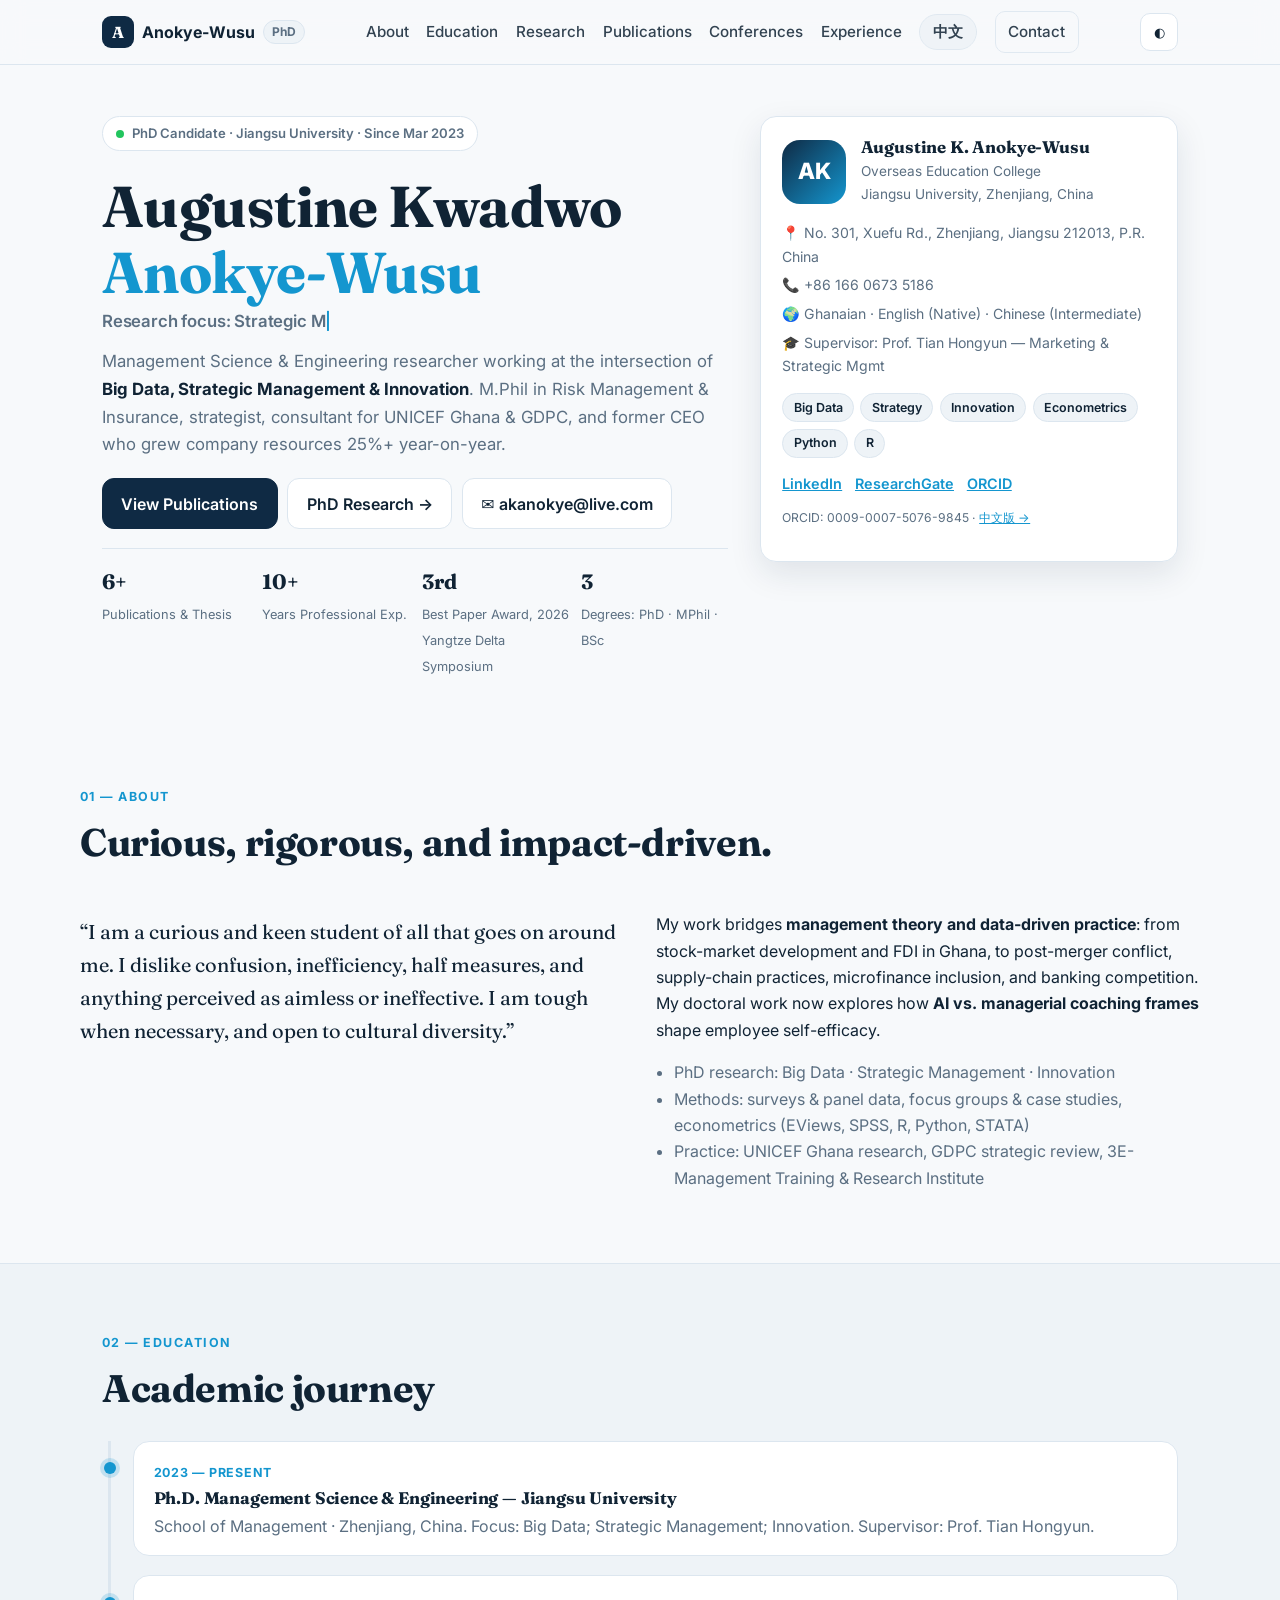
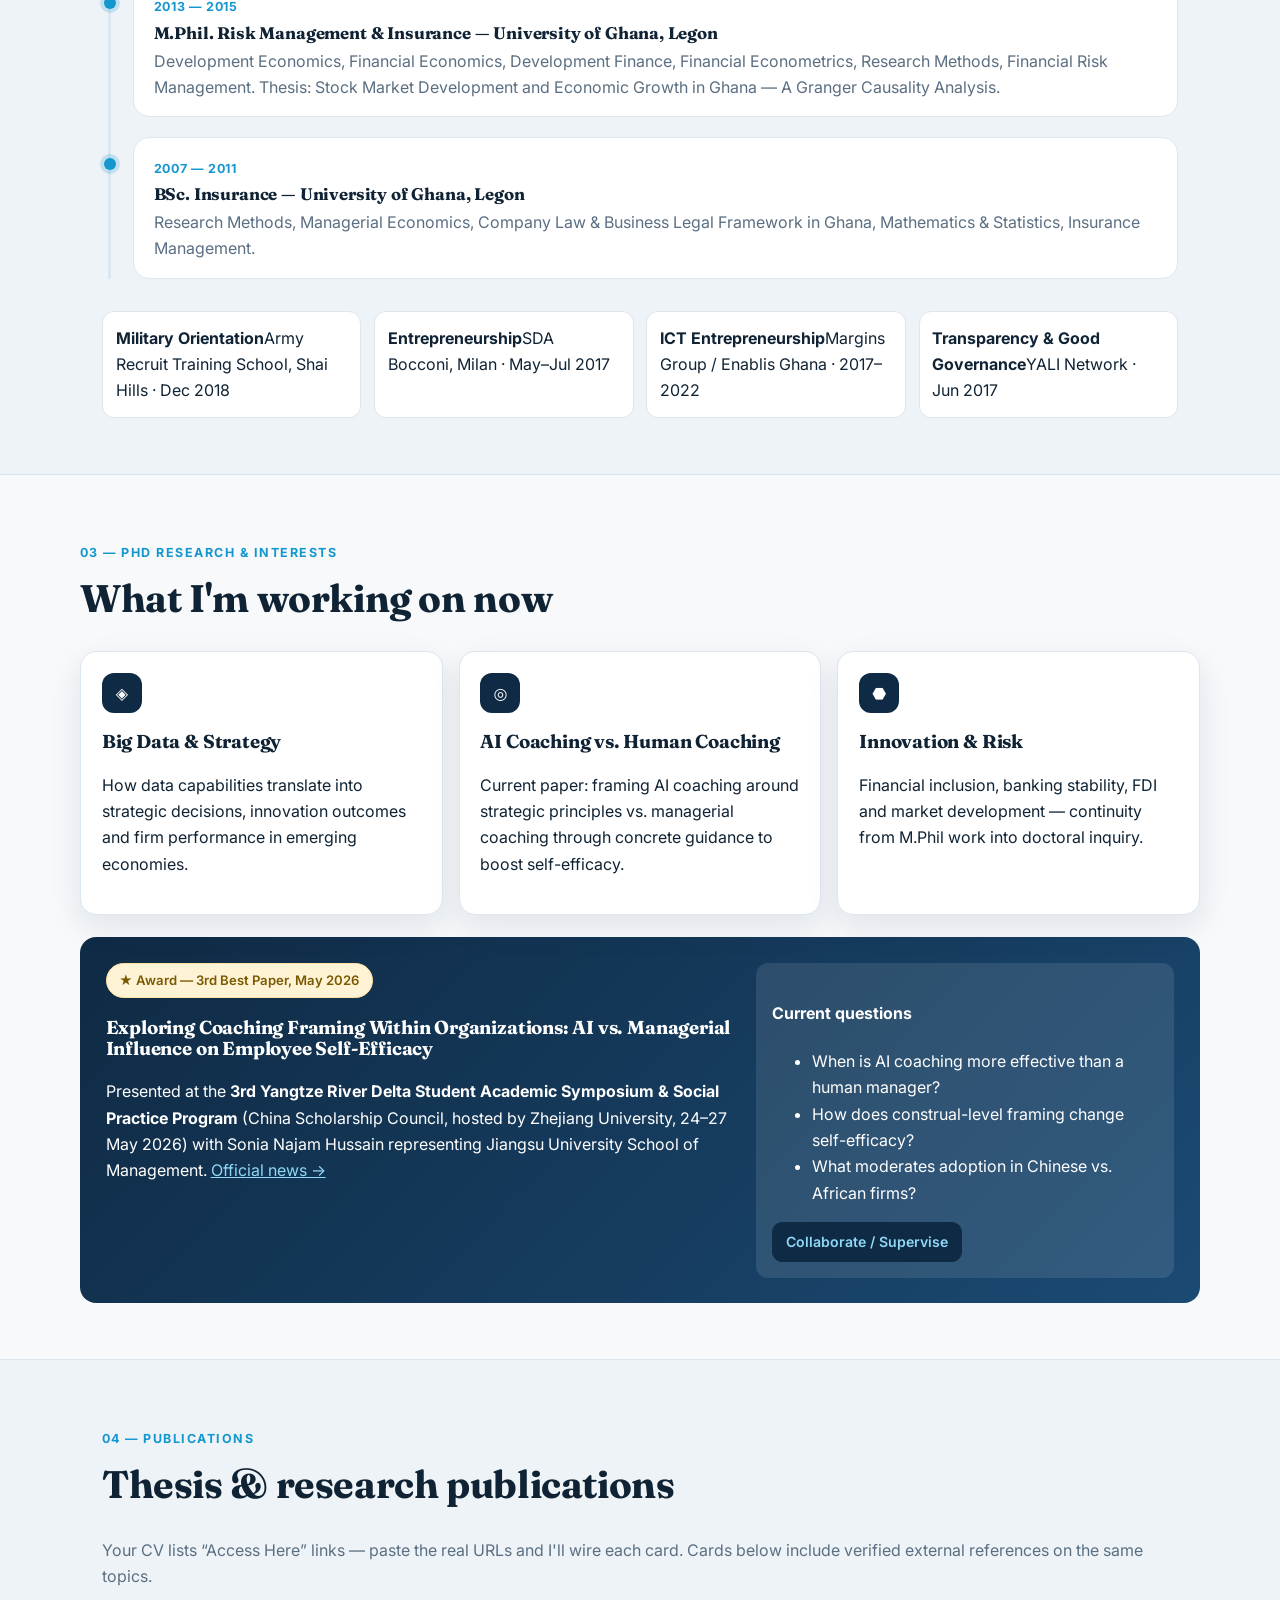
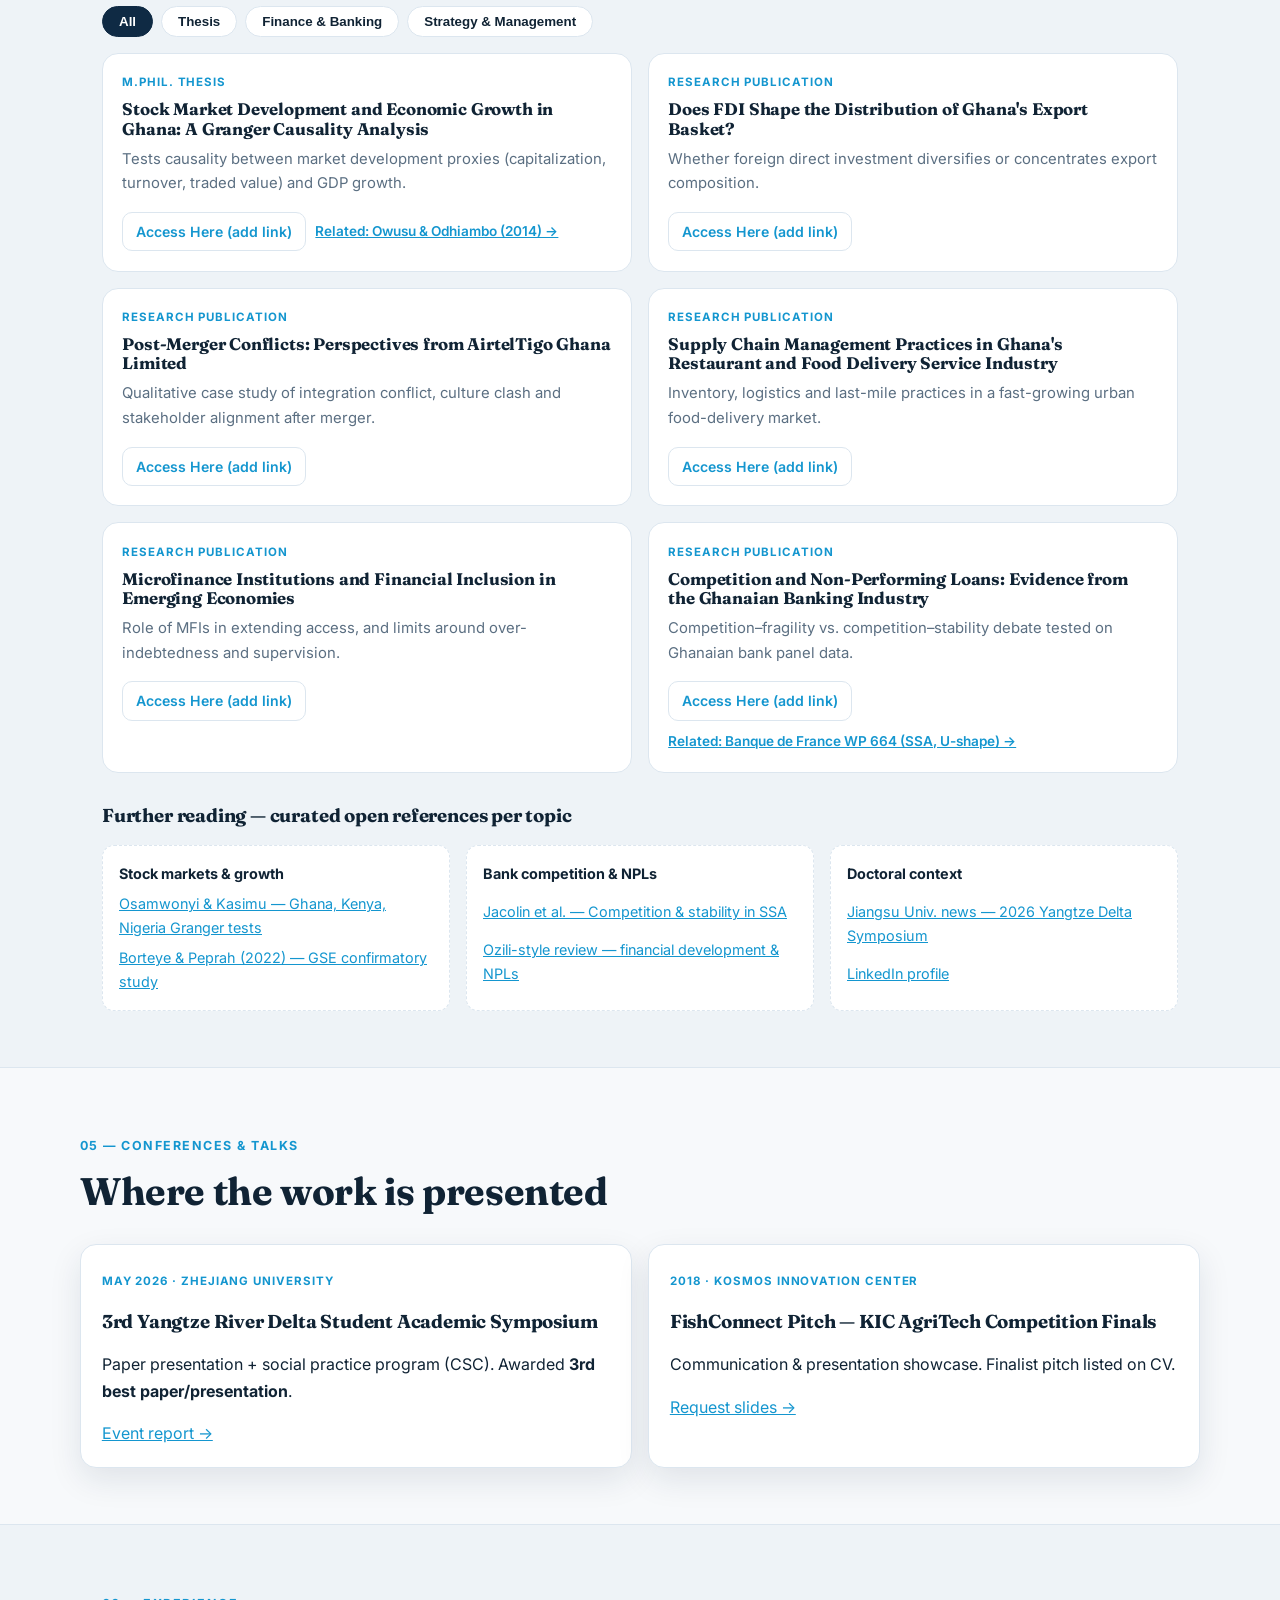
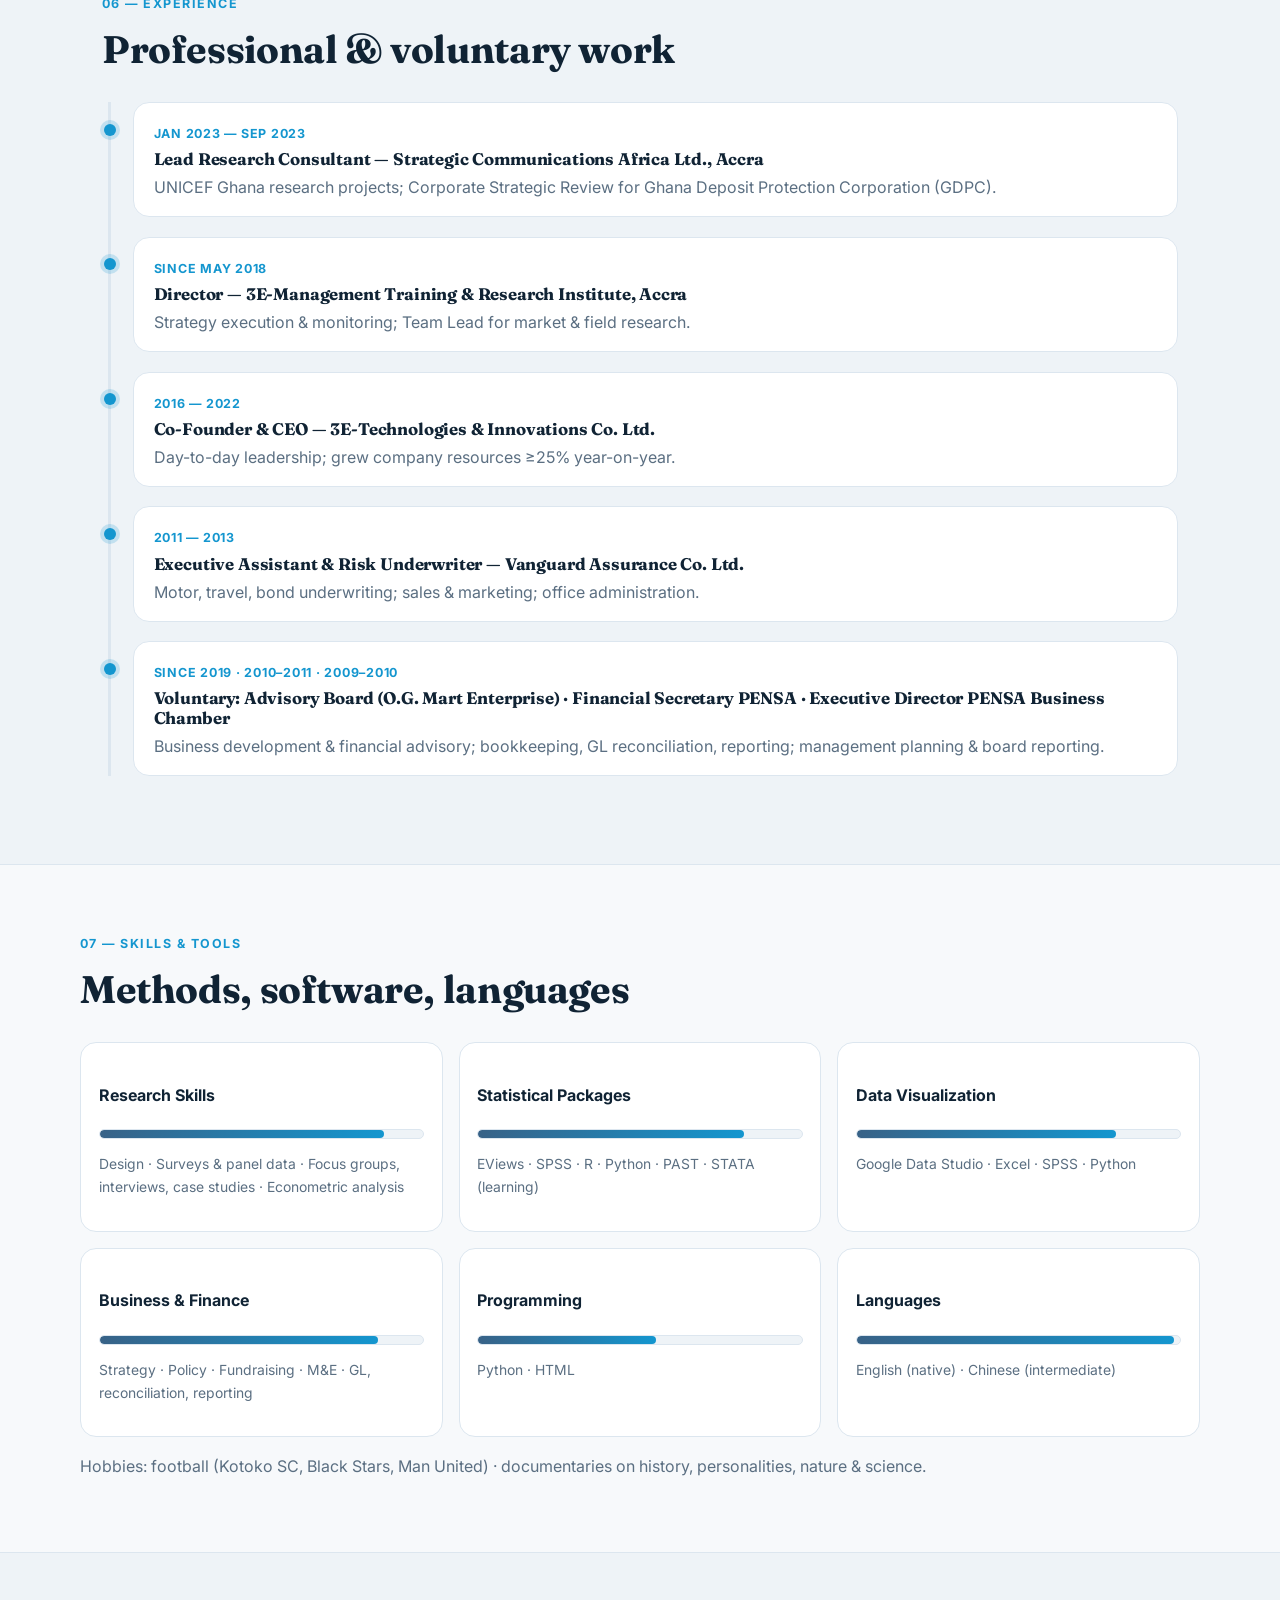
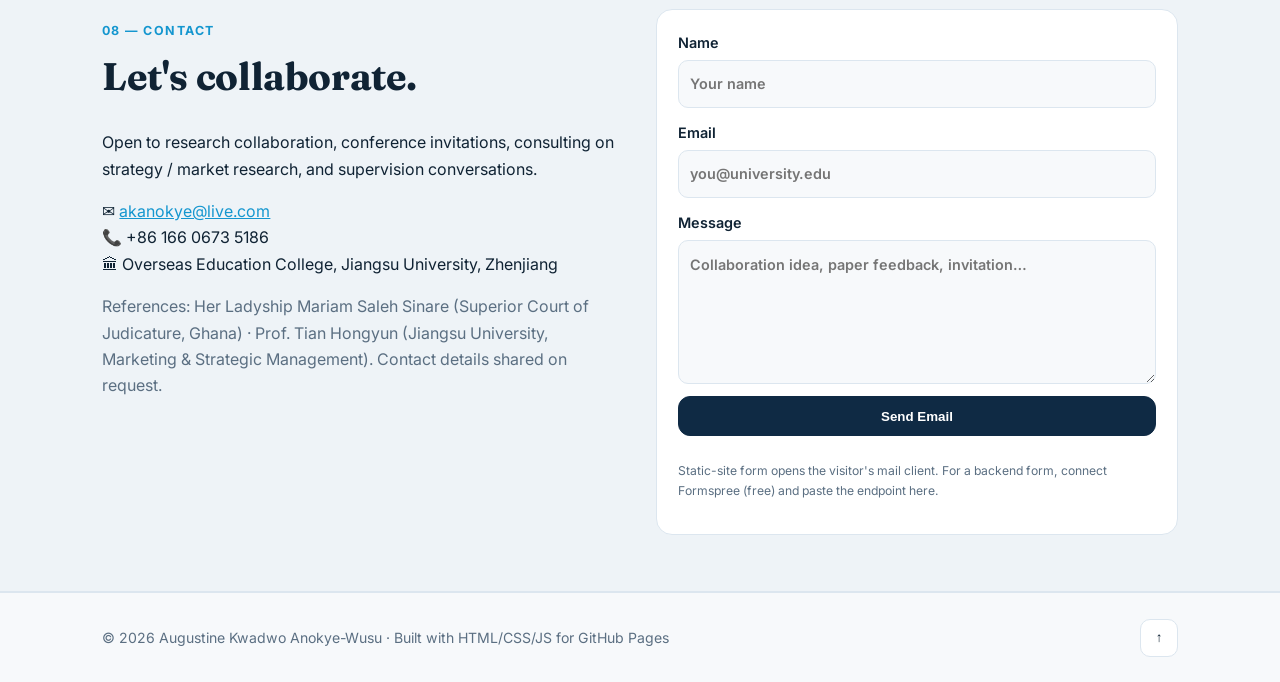
==== index.html @ 836b4577 "Initial academic site: EN + Chinese, GitHub Pages ready" ====
<!DOCTYPE html>
<html lang="en" data-theme="light">
<head>
  <meta charset="UTF-8" />
  <meta name="viewport" content="width=device-width, initial-scale=1.0" />
  <title>Augustine Kwadwo Anokye-Wusu | PhD Management Science & Engineering</title>
  <meta name="description" content="Academic portfolio of Augustine Kwadwo Anokye-Wusu, PhD Candidate in Management Science & Engineering at Jiangsu University. Research in Big Data, Strategic Management and Innovation." />
  <link rel="preconnect" href="https://fonts.googleapis.com">
  <link rel="preconnect" href="https://fonts.gstatic.com" crossorigin>
  <link href="https://fonts.googleapis.com/css2?family=Fraunces:opsz,wght@9..144,500;9..144,600;9..144,700&family=Inter:wght@400;500;600;700&display=swap" rel="stylesheet">
  <link rel="stylesheet" href="css/style.css" />
  <link rel="icon" href="data:image/svg+xml,<svg xmlns='http://www.w3.org/2000/svg' viewBox='0 0 100 100'><rect width='100' height='100' rx='20' fill='%230F2A44'/><text x='50' y='66' font-size='48' text-anchor='middle' fill='white' font-family='sans-serif' font-weight='bold'>A</text></svg>">
</head>
<body>
  <div class="scroll-progress" id="scrollProgress"></div>

  <header class="nav" id="navbar">
    <div class="container nav-inner">
      <a href="#home" class="brand"><span class="brand-mark">A</span> Anokye-Wusu <em>PhD</em></a>
      <nav class="nav-links" id="navLinks">
        <a href="#about">About</a>
        <a href="#education">Education</a>
        <a href="#research">Research</a>
        <a href="#publications">Publications</a>
        <a href="#conferences">Conferences</a>
        <a href="#experience">Experience</a>
        <a href="zh.html" class="lang-switch" title="切换到中文版">中文</a>
        <a href="#contact" class="btn btn-sm">Contact</a>
      </nav>
      <div class="nav-actions">
        <button id="themeToggle" class="icon-btn" aria-label="Toggle theme">◐</button>
        <button id="menuBtn" class="icon-btn menu-btn" aria-label="Menu">☰</button>
      </div>
    </div>
  </header>

  <main id="home">
    <!-- HERO -->
    <section class="hero container">
      <div class="hero-text reveal visible">
        <span class="pill"><span class="dot"></span> PhD Candidate · Jiangsu University · Since Mar 2023</span>
        <h1>Augustine Kwadwo <span class="accent">Anokye-Wusu</span></h1>
        <h2 class="typed-line">Research focus: <span id="typed"></span><span class="caret">|</span></h2>
        <p class="lead">Management Science &amp; Engineering researcher working at the intersection of <strong>Big Data, Strategic Management &amp; Innovation</strong>. M.Phil in Risk Management &amp; Insurance, strategist, consultant for UNICEF Ghana &amp; GDPC, and former CEO who grew company resources 25%+ year-on-year.</p>
        <div class="hero-cta">
          <a href="#publications" class="btn btn-primary">View Publications</a>
          <a href="#research" class="btn btn-ghost">PhD Research →</a>
          <a href="#contact" class="btn btn-ghost">✉ akanokye@live.com</a>
        </div>
        <div class="hero-stats">
          <div><strong data-count="6">6</strong><span>Publications &amp; Thesis</span></div>
          <div><strong data-count="10">10+</strong><span>Years Professional Exp.</span></div>
          <div><strong>3rd</strong><span>Best Paper Award, 2026 Yangtze Delta Symposium</span></div>
          <div><strong>3</strong><span>Degrees: PhD · MPhil · BSc</span></div>
        </div>
      </div>
      <div class="hero-card reveal visible">
        <div class="profile-top">
          <div class="avatar photo-avatar"><img src="assets/profile.jpg" alt="Augustine Kwadwo Anokye-Wusu" onerror="this.style.display='none'"><span>AK</span></div>
          <div>
            <h3>Augustine K. Anokye-Wusu</h3>
            <p>Overseas Education College<br>Jiangsu University, Zhenjiang, China</p>
          </div>
        </div>
        <ul class="profile-list">
          <li>📍 No. 301, Xuefu Rd., Zhenjiang, Jiangsu 212013, P.R. China</li>
          <li>📞 +86 166 0673 5186</li>
          <li>🌍 Ghanaian · English (Native) · Chinese (Intermediate)</li>
          <li>🎓 Supervisor: Prof. Tian Hongyun — Marketing &amp; Strategic Mgmt</li>
        </ul>
        <div class="profile-tags">
          <span>Big Data</span><span>Strategy</span><span>Innovation</span><span>Econometrics</span><span>Python</span><span>R</span>
        </div>
        <div class="profile-links">
          <a href="https://www.linkedin.com/in/akanokyewusu" target="_blank" rel="noopener">LinkedIn</a>
          <a href="https://www.researchgate.net/profile/Augustine-Anokye-Wusu?ev=hdr_xprf" target="_blank" rel="noopener">ResearchGate</a>
          <a href="https://orcid.org/0009-0007-5076-9845" target="_blank" rel="noopener">ORCID</a>
        </div>
        <p class="tiny-note">ORCID: 0009-0007-5076-9845 · <a href="zh.html">中文版 →</a></p>
      </div>
    </section>

    <!-- ABOUT -->
    <section id="about" class="section container">
      <p class="kicker reveal">01 — About</p>
      <h2 class="reveal">Curious, rigorous, and impact-driven.</h2>
      <div class="grid-2">
        <p class="reveal large-text">“I am a curious and keen student of all that goes on around me. I dislike confusion, inefficiency, half measures, and anything perceived as aimless or ineffective. I am tough when necessary, and open to cultural diversity.”</p>
        <div class="reveal">
          <p>My work bridges <strong>management theory and data-driven practice</strong>: from stock-market development and FDI in Ghana, to post-merger conflict, supply-chain practices, microfinance inclusion, and banking competition. My doctoral work now explores how <strong>AI vs. managerial coaching frames</strong> shape employee self-efficacy.</p>
          <ul class="check-list">
            <li>PhD research: Big Data · Strategic Management · Innovation</li>
            <li>Methods: surveys &amp; panel data, focus groups &amp; case studies, econometrics (EViews, SPSS, R, Python, STATA)</li>
            <li>Practice: UNICEF Ghana research, GDPC strategic review, 3E-Management Training &amp; Research Institute</li>
          </ul>
        </div>
      </div>
    </section>

    <!-- EDUCATION -->
    <section id="education" class="section section-alt">
      <div class="container">
        <p class="kicker reveal">02 — Education</p>
        <h2 class="reveal">Academic journey</h2>
        <div class="timeline">
          <article class="t-item reveal">
            <span class="t-date">2023 — Present</span>
            <h3>Ph.D. Management Science &amp; Engineering — Jiangsu University</h3>
            <p>School of Management · Zhenjiang, China. Focus: Big Data; Strategic Management; Innovation. Supervisor: Prof. Tian Hongyun.</p>
          </article>
          <article class="t-item reveal">
            <span class="t-date">2013 — 2015</span>
            <h3>M.Phil. Risk Management &amp; Insurance — University of Ghana, Legon</h3>
            <p>Development Economics, Financial Economics, Development Finance, Financial Econometrics, Research Methods, Financial Risk Management. Thesis: Stock Market Development and Economic Growth in Ghana — A Granger Causality Analysis.</p>
          </article>
          <article class="t-item reveal">
            <span class="t-date">2007 — 2011</span>
            <h3>BSc. Insurance — University of Ghana, Legon</h3>
            <p>Research Methods, Managerial Economics, Company Law &amp; Business Legal Framework in Ghana, Mathematics &amp; Statistics, Insurance Management.</p>
          </article>
        </div>
        <div class="cert-grid">
          <div class="cert reveal"><strong>Military Orientation</strong><span>Army Recruit Training School, Shai Hills · Dec 2018</span></div>
          <div class="cert reveal"><strong>Entrepreneurship</strong><span>SDA Bocconi, Milan · May–Jul 2017</span></div>
          <div class="cert reveal"><strong>ICT Entrepreneurship</strong><span>Margins Group / Enablis Ghana · 2017–2022</span></div>
          <div class="cert reveal"><strong>Transparency &amp; Good Governance</strong><span>YALI Network · Jun 2017</span></div>
        </div>
      </div>
    </section>

    <!-- RESEARCH -->
    <section id="research" class="section container">
      <p class="kicker reveal">03 — PhD Research &amp; Interests</p>
      <h2 class="reveal">What I'm working on now</h2>
      <div class="cards-3">
        <div class="card reveal"><div class="card-icon">◈</div><h3>Big Data &amp; Strategy</h3><p>How data capabilities translate into strategic decisions, innovation outcomes and firm performance in emerging economies.</p></div>
        <div class="card reveal"><div class="card-icon">◎</div><h3>AI Coaching vs. Human Coaching</h3><p>Current paper: framing AI coaching around strategic principles vs. managerial coaching through concrete guidance to boost self-efficacy.</p></div>
        <div class="card reveal"><div class="card-icon">⬣</div><h3>Innovation &amp; Risk</h3><p>Financial inclusion, banking stability, FDI and market development — continuity from M.Phil work into doctoral inquiry.</p></div>
      </div>
      <div class="spotlight reveal">
        <div>
          <span class="pill pill-gold">★ Award — 3rd Best Paper, May 2026</span>
          <h3>Exploring Coaching Framing Within Organizations: AI vs. Managerial Influence on Employee Self-Efficacy</h3>
          <p>Presented at the <strong>3rd Yangtze River Delta Student Academic Symposium &amp; Social Practice Program</strong> (China Scholarship Council, hosted by Zhejiang University, 24–27 May 2026) with Sonia Najam Hussain representing Jiangsu University School of Management. <a href="https://manager.ujs.edu.cn/info/1162/60057.htm" target="_blank" rel="noopener">Official news →</a></p>
        </div>
        <div class="spot-side">
          <h4>Current questions</h4>
          <ul>
            <li>When is AI coaching more effective than a human manager?</li>
            <li>How does construal-level framing change self-efficacy?</li>
            <li>What moderates adoption in Chinese vs. African firms?</li>
          </ul>
          <a class="btn btn-sm btn-primary" href="#contact">Collaborate / Supervise</a>
        </div>
      </div>
    </section>

    <!-- PUBLICATIONS -->
    <section id="publications" class="section section-alt">
      <div class="container">
        <p class="kicker reveal">04 — Publications</p>
        <h2 class="reveal">Thesis &amp; research publications</h2>
        <p class="muted reveal">Your CV lists “Access Here” links — paste the real URLs and I'll wire each card. Cards below include verified external references on the same topics.</p>
        <div class="filters reveal">
          <button class="filter-btn active" data-filter="all">All</button>
          <button class="filter-btn" data-filter="thesis">Thesis</button>
          <button class="filter-btn" data-filter="finance">Finance &amp; Banking</button>
          <button class="filter-btn" data-filter="strategy">Strategy &amp; Management</button>
        </div>
        <div class="pub-grid" id="pubGrid">
          <article class="pub reveal" data-cat="thesis finance">
            <span class="pub-tag">M.Phil. Thesis</span>
            <h3>Stock Market Development and Economic Growth in Ghana: A Granger Causality Analysis</h3>
            <p>Tests causality between market development proxies (capitalization, turnover, traded value) and GDP growth.</p>
            <div class="pub-links"><a href="#" class="btn btn-sm">Access Here (add link)</a><a href="https://doi.org/10.1080/13504851.2013.844315" target="_blank" rel="noopener">Related: Owusu &amp; Odhiambo (2014) →</a></div>
          </article>
          <article class="pub reveal" data-cat="finance">
            <span class="pub-tag">Research Publication</span>
            <h3>Does FDI Shape the Distribution of Ghana's Export Basket?</h3>
            <p>Whether foreign direct investment diversifies or concentrates export composition.</p>
            <div class="pub-links"><a href="#" class="btn btn-sm">Access Here (add link)</a></div>
          </article>
          <article class="pub reveal" data-cat="strategy">
            <span class="pub-tag">Research Publication</span>
            <h3>Post-Merger Conflicts: Perspectives from AirtelTigo Ghana Limited</h3>
            <p>Qualitative case study of integration conflict, culture clash and stakeholder alignment after merger.</p>
            <div class="pub-links"><a href="#" class="btn btn-sm">Access Here (add link)</a></div>
          </article>
          <article class="pub reveal" data-cat="strategy">
            <span class="pub-tag">Research Publication</span>
            <h3>Supply Chain Management Practices in Ghana's Restaurant and Food Delivery Service Industry</h3>
            <p>Inventory, logistics and last-mile practices in a fast-growing urban food-delivery market.</p>
            <div class="pub-links"><a href="#" class="btn btn-sm">Access Here (add link)</a></div>
          </article>
          <article class="pub reveal" data-cat="finance">
            <span class="pub-tag">Research Publication</span>
            <h3>Microfinance Institutions and Financial Inclusion in Emerging Economies</h3>
            <p>Role of MFIs in extending access, and limits around over-indebtedness and supervision.</p>
            <div class="pub-links"><a href="#" class="btn btn-sm">Access Here (add link)</a></div>
          </article>
          <article class="pub reveal" data-cat="finance">
            <span class="pub-tag">Research Publication</span>
            <h3>Competition and Non-Performing Loans: Evidence from the Ghanaian Banking Industry</h3>
            <p>Competition–fragility vs. competition–stability debate tested on Ghanaian bank panel data.</p>
            <div class="pub-links"><a href="#" class="btn btn-sm">Access Here (add link)</a><a href="https://www.banque-france.fr/system/files/2023-05/wp664_0.pdf" target="_blank" rel="noopener">Related: Banque de France WP 664 (SSA, U-shape) →</a></div>
          </article>
        </div>

        <h3 class="reveal ref-title">Further reading — curated open references per topic</h3>
        <div class="ref-grid">
          <div class="ref reveal"><strong>Stock markets &amp; growth</strong><a href="https://sciedu.ca/journal/index.php/ijfr/article/download/2657/1512" target="_blank" rel="noopener">Osamwonyi &amp; Kasimu — Ghana, Kenya, Nigeria Granger tests</a><a href="https://doi.org/10.5539/ijef.v14n3p1" target="_blank" rel="noopener">Borteye &amp; Peprah (2022) — GSE confirmatory study</a></div>
          <div class="ref reveal"><strong>Bank competition &amp; NPLs</strong><a href="https://hal.science/hal-02887007/document" target="_blank" rel="noopener">Jacolin et al. — Competition &amp; stability in SSA</a><a href="https://mpra.ub.uni-muenchen.de/92211/1/MPRA_paper_90333.pdf" target="_blank" rel="noopener">Ozili-style review — financial development &amp; NPLs</a></div>
          <div class="ref reveal"><strong>Doctoral context</strong><a href="https://manager.ujs.edu.cn/info/1162/60057.htm" target="_blank" rel="noopener">Jiangsu Univ. news — 2026 Yangtze Delta Symposium</a><a href="https://www.linkedin.com/in/akanokyewusu" target="_blank" rel="noopener">LinkedIn profile</a></div>
        </div>
      </div>
    </section>

    <!-- CONFERENCES -->
    <section id="conferences" class="section container">
      <p class="kicker reveal">05 — Conferences &amp; Talks</p>
      <h2 class="reveal">Where the work is presented</h2>
      <div class="cards-2">
        <article class="card reveal">
          <span class="pub-tag">May 2026 · Zhejiang University</span>
          <h3>3rd Yangtze River Delta Student Academic Symposium</h3>
          <p>Paper presentation + social practice program (CSC). Awarded <strong>3rd best paper/presentation</strong>.</p>
          <a href="https://manager.ujs.edu.cn/info/1162/60057.htm" target="_blank" rel="noopener">Event report →</a>
        </article>
        <article class="card reveal">
          <span class="pub-tag">2018 · Kosmos Innovation Center</span>
          <h3>FishConnect Pitch — KIC AgriTech Competition Finals</h3>
          <p>Communication &amp; presentation showcase. Finalist pitch listed on CV.</p>
          <a href="#contact">Request slides →</a>
        </article>
      </div>
    </section>

    <!-- EXPERIENCE -->
    <section id="experience" class="section section-alt">
      <div class="container">
        <p class="kicker reveal">06 — Experience</p>
        <h2 class="reveal">Professional &amp; voluntary work</h2>
        <div class="timeline">
          <article class="t-item reveal"><span class="t-date">Jan 2023 — Sep 2023</span><h3>Lead Research Consultant — Strategic Communications Africa Ltd., Accra</h3><p>UNICEF Ghana research projects; Corporate Strategic Review for Ghana Deposit Protection Corporation (GDPC).</p></article>
          <article class="t-item reveal"><span class="t-date">Since May 2018</span><h3>Director — 3E-Management Training &amp; Research Institute, Accra</h3><p>Strategy execution &amp; monitoring; Team Lead for market &amp; field research.</p></article>
          <article class="t-item reveal"><span class="t-date">2016 — 2022</span><h3>Co-Founder &amp; CEO — 3E-Technologies &amp; Innovations Co. Ltd.</h3><p>Day-to-day leadership; grew company resources ≥25% year-on-year.</p></article>
          <article class="t-item reveal"><span class="t-date">2011 — 2013</span><h3>Executive Assistant &amp; Risk Underwriter — Vanguard Assurance Co. Ltd.</h3><p>Motor, travel, bond underwriting; sales &amp; marketing; office administration.</p></article>
          <article class="t-item reveal"><span class="t-date">Since 2019 · 2010–2011 · 2009–2010</span><h3>Voluntary: Advisory Board (O.G. Mart Enterprise) · Financial Secretary PENSA · Executive Director PENSA Business Chamber</h3><p>Business development &amp; financial advisory; bookkeeping, GL reconciliation, reporting; management planning &amp; board reporting.</p></article>
        </div>
      </div>
    </section>

    <!-- SKILLS -->
    <section id="skills" class="section container">
      <p class="kicker reveal">07 — Skills &amp; Tools</p>
      <h2 class="reveal">Methods, software, languages</h2>
      <div class="skills-grid">
        <div class="skill reveal"><h4>Research Skills</h4><div class="bar"><i style="--w:88%"></i></div><p>Design · Surveys &amp; panel data · Focus groups, interviews, case studies · Econometric analysis</p></div>
        <div class="skill reveal"><h4>Statistical Packages</h4><div class="bar"><i style="--w:82%"></i></div><p>EViews · SPSS · R · Python · PAST · STATA (learning)</p></div>
        <div class="skill reveal"><h4>Data Visualization</h4><div class="bar"><i style="--w:80%"></i></div><p>Google Data Studio · Excel · SPSS · Python</p></div>
        <div class="skill reveal"><h4>Business &amp; Finance</h4><div class="bar"><i style="--w:86%"></i></div><p>Strategy · Policy · Fundraising · M&amp;E · GL, reconciliation, reporting</p></div>
        <div class="skill reveal"><h4>Programming</h4><div class="bar"><i style="--w:55%"></i></div><p>Python · HTML</p></div>
        <div class="skill reveal"><h4>Languages</h4><div class="bar"><i style="--w:98%"></i></div><p>English (native) · Chinese (intermediate)</p></div>
      </div>
      <p class="muted reveal">Hobbies: football (Kotoko SC, Black Stars, Man United) · documentaries on history, personalities, nature &amp; science.</p>
    </section>

    <!-- CONTACT -->
    <section id="contact" class="section section-alt">
      <div class="container contact-grid">
        <div class="reveal">
          <p class="kicker">08 — Contact</p>
          <h2>Let's collaborate.</h2>
          <p>Open to research collaboration, conference invitations, consulting on strategy / market research, and supervision conversations.</p>
          <ul class="contact-list">
            <li>✉ <a href="mailto:akanokye@live.com">akanokye@live.com</a></li>
            <li>📞 +86 166 0673 5186</li>
            <li>🏛 Overseas Education College, Jiangsu University, Zhenjiang</li>
          </ul>
          <p class="muted">References: Her Ladyship Mariam Saleh Sinare (Superior Court of Judicature, Ghana) · Prof. Tian Hongyun (Jiangsu University, Marketing &amp; Strategic Management). Contact details shared on request.</p>
        </div>
        <form class="contact-form reveal" action="mailto:akanokye@live.com" method="post" enctype="text/plain">
          <label>Name<input type="text" name="name" placeholder="Your name" required></label>
          <label>Email<input type="email" name="email" placeholder="you@university.edu" required></label>
          <label>Message<textarea name="message" rows="5" placeholder="Collaboration idea, paper feedback, invitation…" required></textarea></label>
          <button class="btn btn-primary" type="submit">Send Email</button>
          <p class="tiny-note">Static-site form opens the visitor's mail client. For a backend form, connect Formspree (free) and paste the endpoint here.</p>
        </form>
      </div>
    </section>
  </main>

  <footer class="footer">
    <div class="container footer-inner">
      <p>© <span id="year"></span> Augustine Kwadwo Anokye-Wusu · Built with HTML/CSS/JS for GitHub Pages</p>
      <button id="toTop" class="icon-btn" aria-label="Back to top">↑</button>
    </div>
  </footer>

  <script src="js/main.js"></script>
</body>
</html>
---- css/style.css ----
:root{
  --bg:#f7f9fb; --bg2:#eef3f7; --card:#ffffff; --ink:#102334; --muted:#5b6f82;
  --line:#dce6ef; --navy:#0f2a44; --navy2:#386287; --accent:#1496cf; --gold:#b98a1f;
  --radius:16px; --shadow:0 12px 32px rgba(15,42,68,.10);
  --font-body:'Inter',system-ui,sans-serif; --font-head:'Fraunces',Georgia,serif;
}
[data-theme="dark"]{
  --bg:#0b1622; --bg2:#0f1f31; --card:#13273c; --ink:#e8eef4; --muted:#9db0c2;
  --line:#22394f; --shadow:0 12px 32px rgba(0,0,0,.4);
}
*{box-sizing:border-box}
html{scroll-behavior:smooth}
body{margin:0;font-family:var(--font-body);background:var(--bg);color:var(--ink);line-height:1.65;transition:background .3s,color .3s}
.container{max-width:1120px;margin:0 auto;padding:0 22px}
h1,h2,h3{font-family:var(--font-head);line-height:1.15;letter-spacing:-.01em}
h2{font-size:clamp(1.7rem,3vw,2.4rem);margin:.3em 0 .8em}
a{color:var(--accent)}
.scroll-progress{position:fixed;top:0;left:0;height:3px;width:0;background:linear-gradient(90deg,var(--accent),#6fd3f5);z-index:99}
/* NAV */
.nav{position:sticky;top:0;z-index:50;background:color-mix(in srgb,var(--bg) 88%,transparent);backdrop-filter:blur(12px);border-bottom:1px solid var(--line)}
.nav-inner{display:flex;align-items:center;justify-content:space-between;height:64px}
.brand{font-weight:700;text-decoration:none;color:var(--ink);display:flex;align-items:center;gap:.5rem}
.brand-mark{width:32px;height:32px;border-radius:9px;background:var(--navy);color:#fff;display:grid;place-items:center;font-family:var(--font-head)}
.brand em{font-style:normal;background:var(--bg2);border:1px solid var(--line);border-radius:20px;padding:.05rem .5rem;font-size:.75rem;color:var(--muted)}
.nav-links{display:flex;gap:1.1rem;align-items:center}
.nav-links a{text-decoration:none;color:var(--ink);font-weight:500;font-size:.95rem;opacity:.85}
.nav-links a:hover{opacity:1;color:var(--accent)}
.nav-actions{display:flex;gap:.5rem}
.icon-btn{border:1px solid var(--line);background:var(--card);color:var(--ink);border-radius:10px;width:38px;height:38px;cursor:pointer}
.menu-btn{display:none}
/* BUTTONS */
.btn{display:inline-block;padding:.7rem 1.15rem;border-radius:12px;text-decoration:none;font-weight:600;border:1px solid var(--line);transition:transform .15s,box-shadow .2s}
.btn:hover{transform:translateY(-2px);box-shadow:var(--shadow)}
.btn-primary{background:var(--navy);color:#fff;border-color:var(--navy)}
.btn-ghost{background:var(--card);color:var(--ink)}
.btn-sm{padding:.45rem .8rem;font-size:.88rem;border-radius:10px}
/* HERO */
.hero{display:grid;grid-template-columns:1.35fr .9fr;gap:2rem;padding:3.2rem 22px 2.5rem;align-items:start}
.pill{display:inline-flex;align-items:center;gap:.5rem;background:var(--card);border:1px solid var(--line);border-radius:999px;padding:.35rem .8rem;font-size:.82rem;color:var(--muted);font-weight:600}
.dot{width:8px;height:8px;border-radius:50%;background:#22c55e;animation:pulse 1.8s infinite}
@keyframes pulse{0%,100%{transform:scale(1);opacity:1}50%{transform:scale(1.5);opacity:.5}}
.hero h1{font-size:clamp(2.2rem,5vw,3.6rem);margin:.4em 0 .1em}
.accent{color:var(--accent)}
.typed-line{font-family:var(--font-body);font-weight:600;font-size:1.05rem;color:var(--muted)}
.caret{animation:blink 1s steps(1) infinite;color:var(--accent)}
@keyframes blink{50%{opacity:0}}
.lead{font-size:1.05rem;color:var(--muted)}
.lead strong{color:var(--ink)}
.hero-cta{display:flex;flex-wrap:wrap;gap:.6rem;margin:1.2rem 0}
.hero-stats{display:grid;grid-template-columns:repeat(4,1fr);gap:.8rem;margin-top:1rem;border-top:1px solid var(--line);padding-top:1rem}
.hero-stats strong{display:block;font-size:1.3rem;font-family:var(--font-head)}
.hero-stats span{font-size:.8rem;color:var(--muted)}
.hero-card{background:var(--card);border:1px solid var(--line);border-radius:var(--radius);padding:1.3rem;box-shadow:var(--shadow);position:sticky;top:84px}
.profile-top{display:flex;gap:.9rem;align-items:center}
.avatar{width:64px;height:64px;border-radius:18px;background:linear-gradient(135deg,var(--navy),var(--accent));color:#fff;display:grid;place-items:center;font-weight:800;font-size:1.4rem;flex-shrink:0;position:relative;overflow:hidden}
.photo-avatar img{position:absolute;inset:0;width:100%;height:100%;object-fit:cover}
.photo-avatar span{position:relative;z-index:0}
.photo-avatar img:not([style*="none"]){z-index:1}
.lang-switch{border:1px solid var(--line);border-radius:999px;padding:.3rem .8rem !important;font-weight:700 !important;background:var(--bg2)}
.profile-top h3{margin:0;font-size:1.05rem}
.profile-top p{margin:.2rem 0 0;font-size:.85rem;color:var(--muted)}
.profile-list{list-style:none;padding:0;margin:1rem 0;font-size:.88rem;color:var(--muted)}
.profile-list li{margin:.35rem 0}
.profile-tags{display:flex;flex-wrap:wrap;gap:.4rem}
.profile-tags span{background:var(--bg2);border:1px solid var(--line);border-radius:999px;padding:.2rem .65rem;font-size:.78rem;font-weight:600}
.profile-links{display:flex;gap:.8rem;margin-top:.9rem;font-weight:600;font-size:.9rem}
.tiny-note{font-size:.76rem;color:var(--muted)}
/* SECTIONS */
.section{padding:3.5rem 0}
.section-alt{background:var(--bg2);border-top:1px solid var(--line);border-bottom:1px solid var(--line)}
.kicker{color:var(--accent);font-weight:700;letter-spacing:.12em;text-transform:uppercase;font-size:.78rem}
.large-text{font-size:1.25rem;font-family:var(--font-head)}
.grid-2{display:grid;grid-template-columns:1fr 1fr;gap:2rem}
.check-list{padding-left:1.1rem;color:var(--muted)}
.muted{color:var(--muted)}
/* TIMELINE */
.timeline{border-left:3px solid var(--line);margin:1.5rem 0 2rem 6px;padding-left:1.4rem;display:grid;gap:1.2rem}
.t-item{background:var(--card);border:1px solid var(--line);border-radius:var(--radius);padding:1rem 1.2rem;position:relative;transition:transform .2s}
.t-item:hover{transform:translateX(4px)}
.t-item::before{content:"";position:absolute;left:calc(-1.4rem - 8px);top:1.3rem;width:12px;height:12px;border-radius:50%;background:var(--accent);box-shadow:0 0 0 4px color-mix(in srgb,var(--accent) 20%,transparent)}
.t-date{font-size:.78rem;font-weight:700;color:var(--accent);text-transform:uppercase;letter-spacing:.06em}
.t-item h3{margin:.3rem 0;font-size:1.05rem}
.t-item p{margin:.3rem 0 0;color:var(--muted)}
.cert-grid{display:grid;grid-template-columns:repeat(4,1fr);gap:.8rem}
.cert{background:var(--card);border:1px solid var(--line);border-radius:12px;padding:.8rem}
/* CARDS */
.cards-3{display:grid;grid-template-columns:repeat(3,1fr);gap:1rem}
.cards-2{display:grid;grid-template-columns:1fr 1fr;gap:1rem}
.card{background:var(--card);border:1px solid var(--line);border-radius:var(--radius);padding:1.3rem;box-shadow:var(--shadow);transition:transform .2s}
.card:hover{transform:translateY(-4px)}
.card-icon{width:40px;height:40px;border-radius:12px;background:var(--navy);color:#fff;display:grid;place-items:center;margin-bottom:.6rem}
.spotlight{display:grid;grid-template-columns:1.5fr 1fr;gap:1.5rem;background:linear-gradient(135deg,var(--navy),#1b4a73);color:#fff;border-radius:var(--radius);padding:1.6rem;margin-top:1.4rem}
.spotlight a{color:#8fd8f8}
.pill-gold{background:#fff3d6;color:#7a5a00;border-color:#ffe1a1}
.spot-side{background:rgba(255,255,255,.1);border-radius:12px;padding:1rem}
/* PUBS */
.filters{display:flex;gap:.5rem;flex-wrap:wrap;margin:1rem 0}
.filter-btn{border:1px solid var(--line);background:var(--card);color:var(--ink);border-radius:999px;padding:.45rem 1rem;cursor:pointer;font-weight:600}
.filter-btn.active{background:var(--navy);color:#fff;border-color:var(--navy)}
.pub-grid{display:grid;grid-template-columns:1fr 1fr;gap:1rem}
.pub{background:var(--card);border:1px solid var(--line);border-radius:var(--radius);padding:1.2rem;display:flex;flex-direction:column;gap:.5rem}
.pub.hide{display:none}
.pub-tag{font-size:.72rem;font-weight:700;letter-spacing:.08em;text-transform:uppercase;color:var(--accent)}
.pub h3{margin:0;font-size:1.05rem}
.pub p{color:var(--muted);font-size:.93rem;margin:0}
.pub-links{display:flex;gap:.6rem;flex-wrap:wrap;margin-top:.5rem;align-items:center}
.pub-links a:not(.btn){font-size:.85rem;font-weight:600}
.ref-title{margin-top:2rem}
.ref-grid{display:grid;grid-template-columns:repeat(3,1fr);gap:1rem}
.ref{background:var(--card);border:1px dashed var(--line);border-radius:12px;padding:1rem;display:grid;gap:.4rem;font-size:.9rem}
/* SKILLS */
.skills-grid{display:grid;grid-template-columns:repeat(3,1fr);gap:1rem}
.skill{background:var(--card);border:1px solid var(--line);border-radius:var(--radius);padding:1.1rem}
.bar{background:var(--bg2);border-radius:999px;height:10px;overflow:hidden;border:1px solid var(--line)}
.bar i{display:block;height:100%;width:0;background:linear-gradient(90deg,var(--navy2),var(--accent));border-radius:999px;transition:width 1.2s ease}
.skill p{font-size:.87rem;color:var(--muted)}
/* CONTACT */
.contact-grid{display:grid;grid-template-columns:1fr 1fr;gap:2rem}
.contact-list{list-style:none;padding:0}
.contact-form{background:var(--card);border:1px solid var(--line);border-radius:var(--radius);padding:1.3rem;display:grid;gap:.8rem}
.contact-form label{display:grid;gap:.35rem;font-weight:600;font-size:.9rem}
.contact-form input,.contact-form textarea{border:1px solid var(--line);border-radius:10px;padding:.7rem;background:var(--bg);color:var(--ink);font:inherit}
.footer{border-top:1px solid var(--line);padding:1.2rem 0}
.footer-inner{display:flex;justify-content:space-between;align-items:center;color:var(--muted);font-size:.88rem}
/* REVEAL */
.reveal{opacity:0;transform:translateY(22px);transition:opacity .7s ease,transform .7s ease}
.reveal.visible{opacity:1;transform:none}
@media(max-width:900px){
  .hero,.grid-2,.cards-3,.cards-2,.pub-grid,.skills-grid,.contact-grid,.spotlight{grid-template-columns:1fr}
  .hero-stats{grid-template-columns:1fr 1fr}
  .cert-grid,.ref-grid{grid-template-columns:1fr 1fr}
  .menu-btn{display:block}
  .nav-links{position:fixed;top:64px;right:0;left:0;background:var(--card);border-bottom:1px solid var(--line);flex-direction:column;padding:1rem;display:none}
  .nav-links.open{display:flex}
  .hero-card{position:static}
}
@media(max-width:560px){.cert-grid,.ref-grid{grid-template-columns:1fr}}
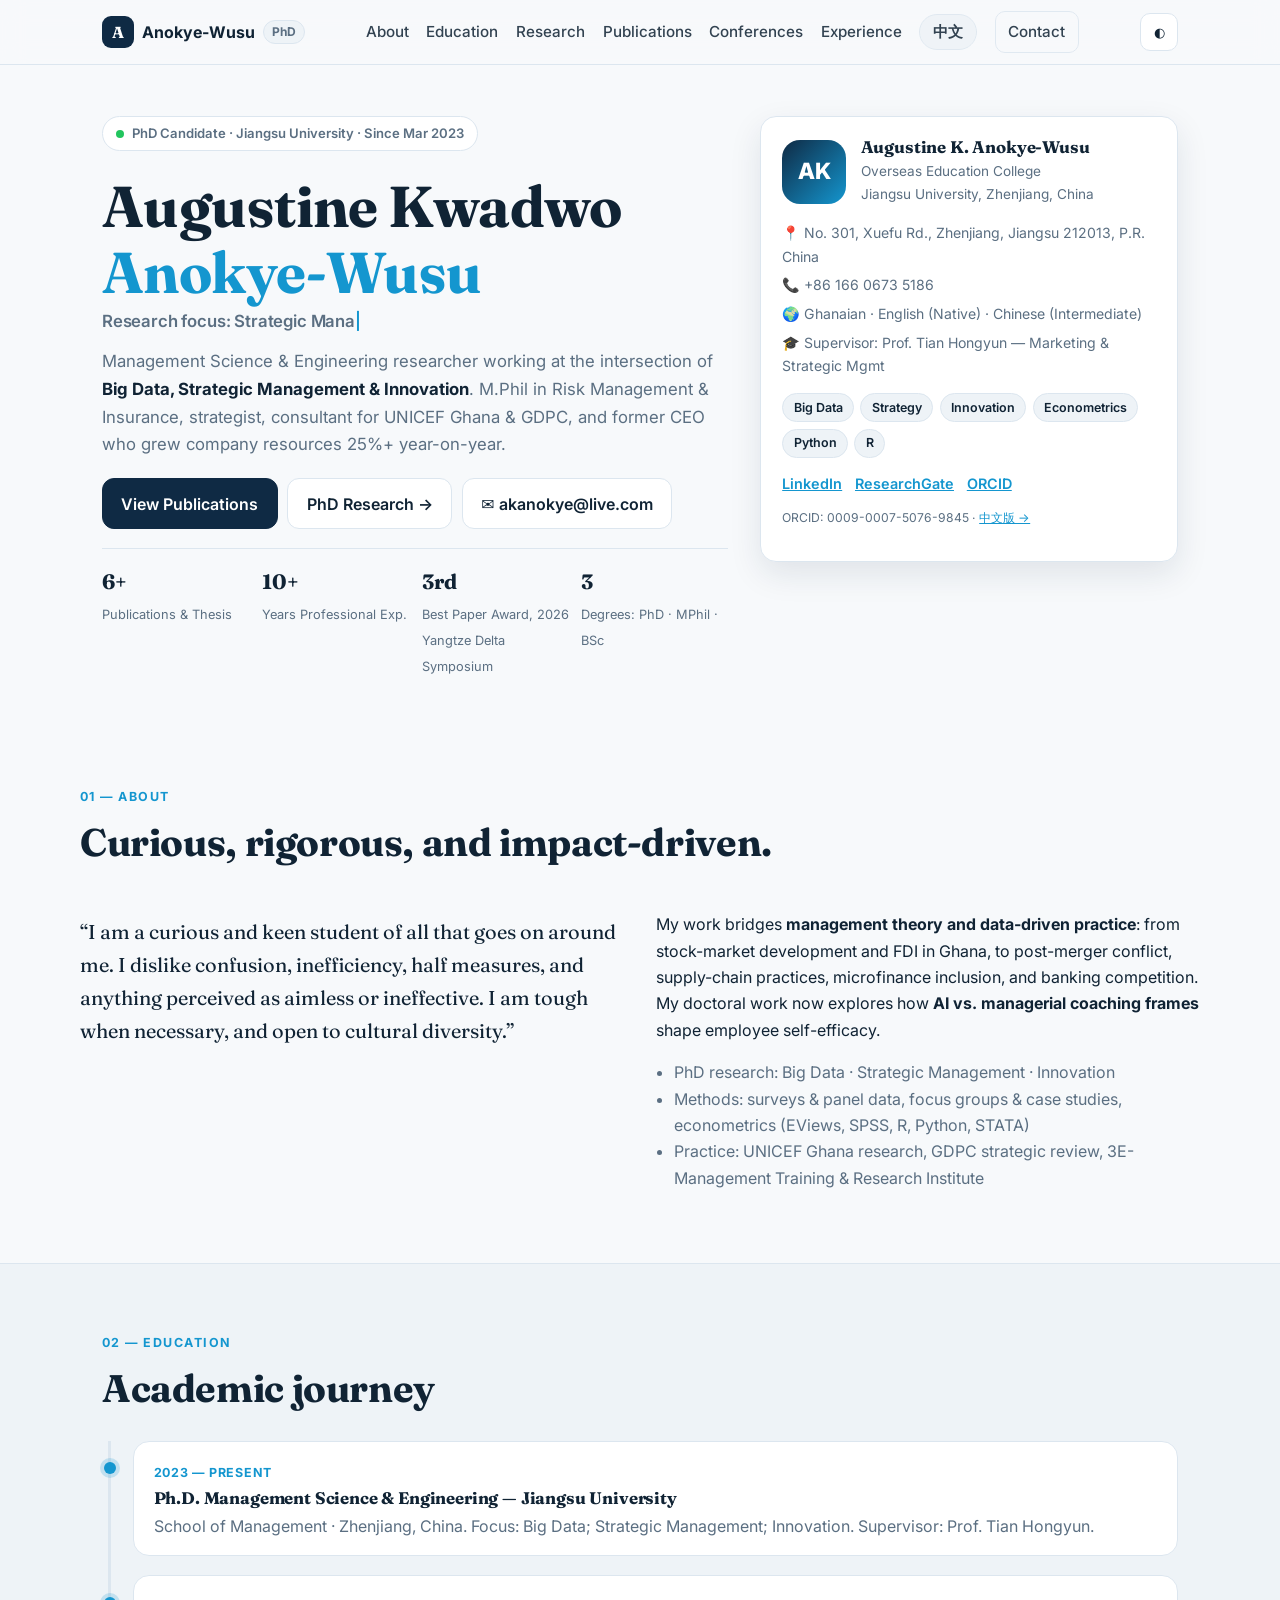
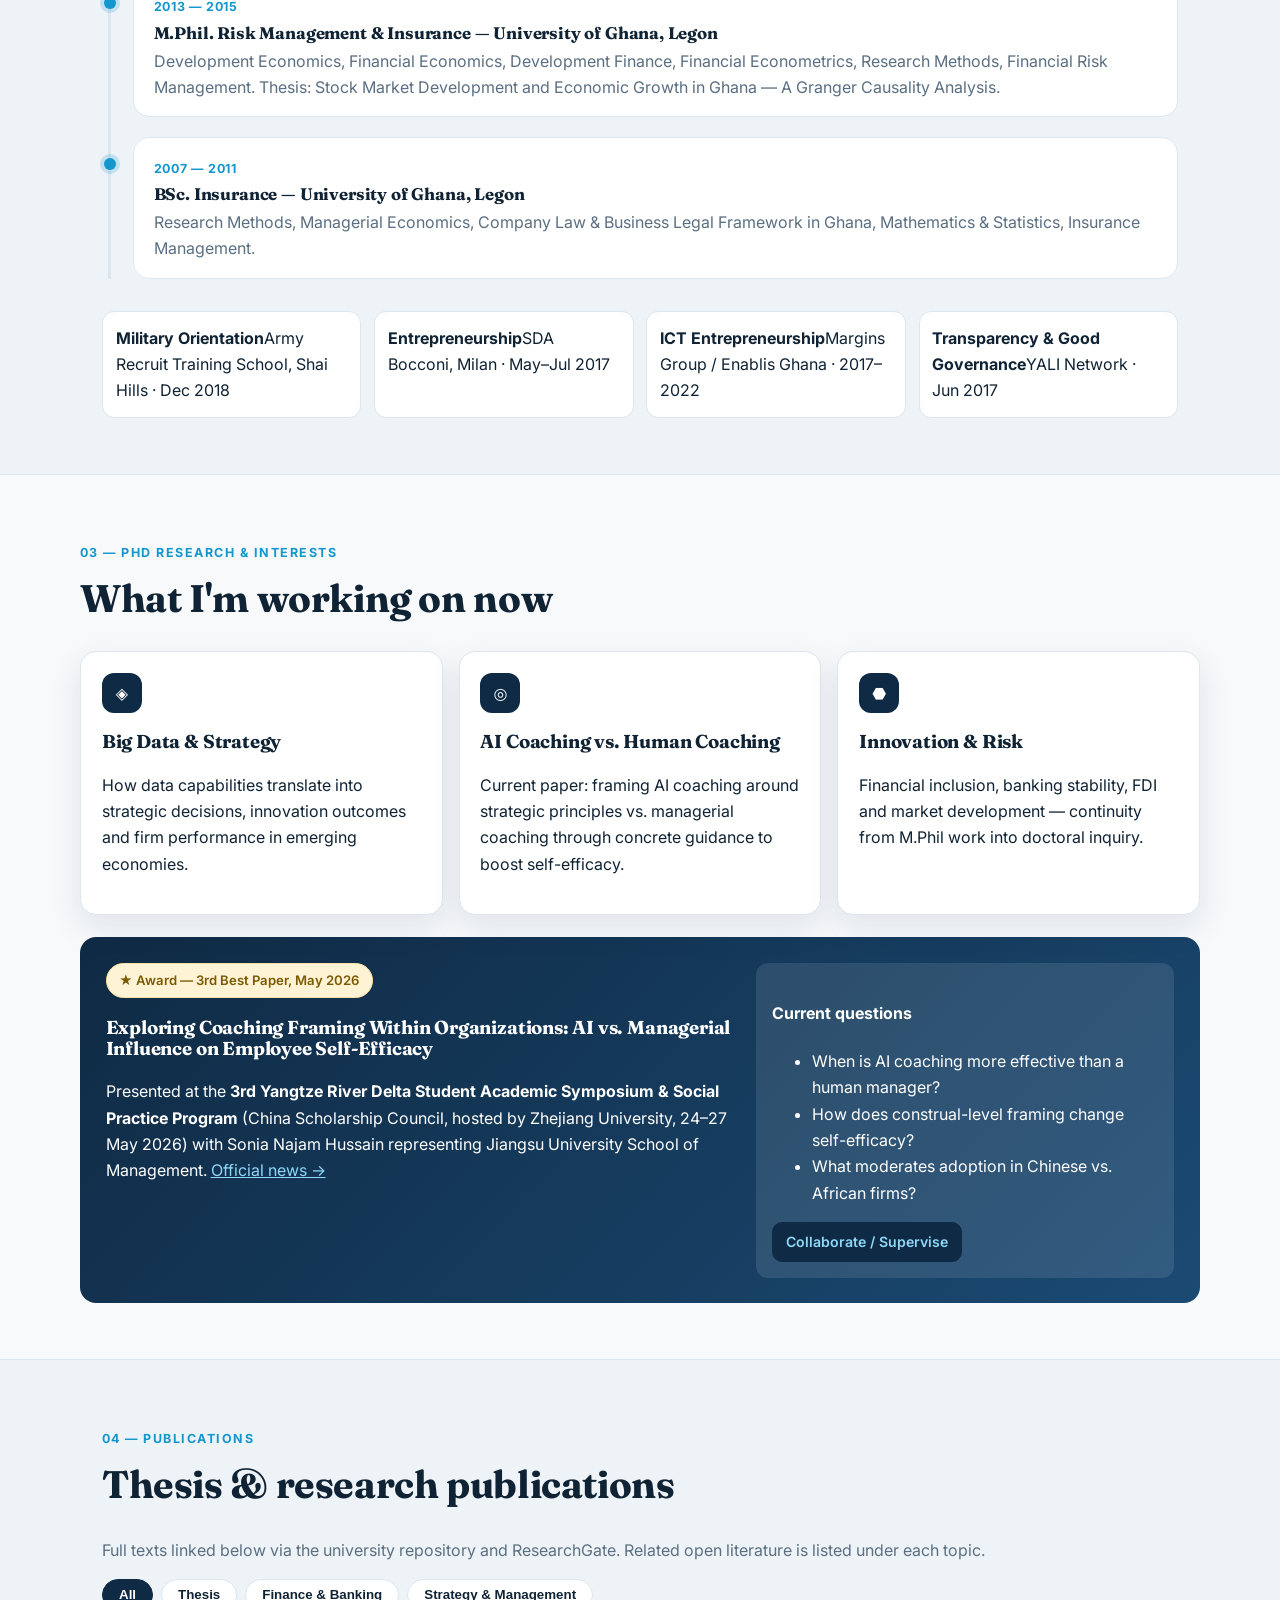
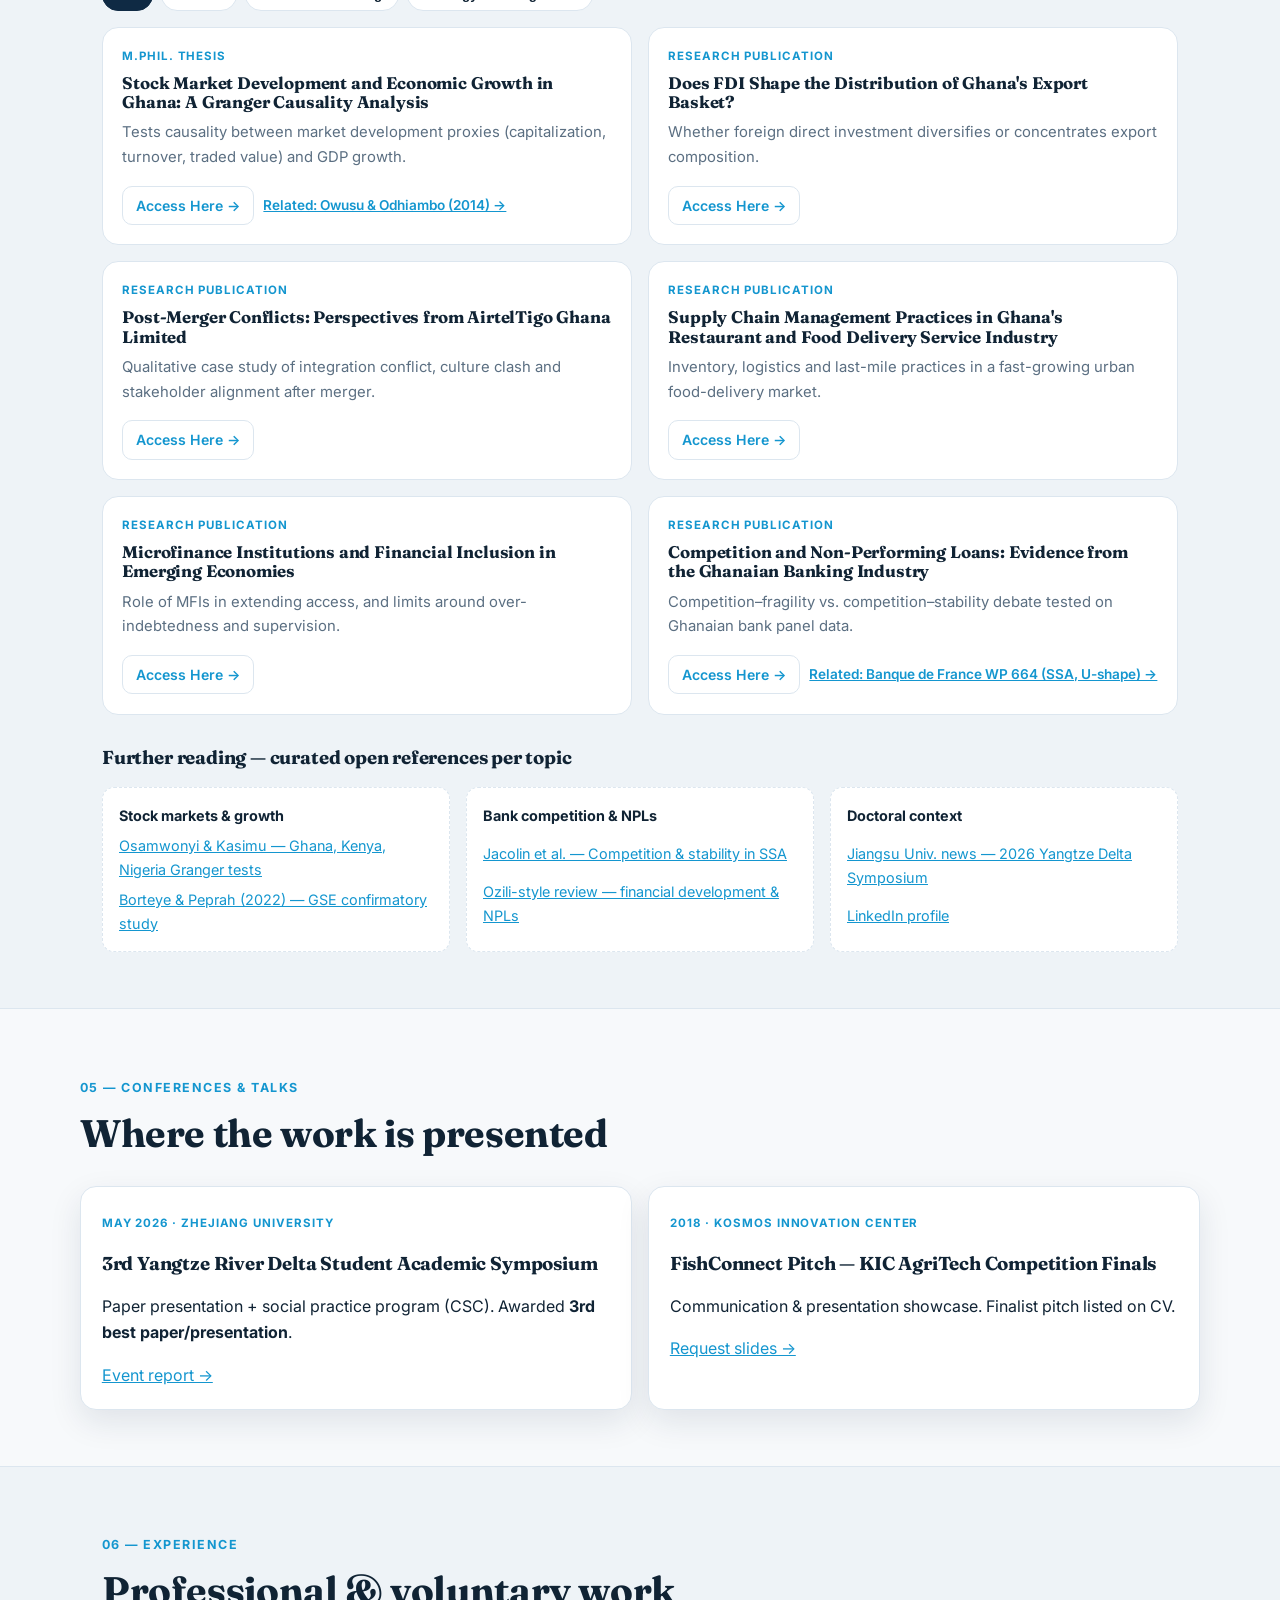
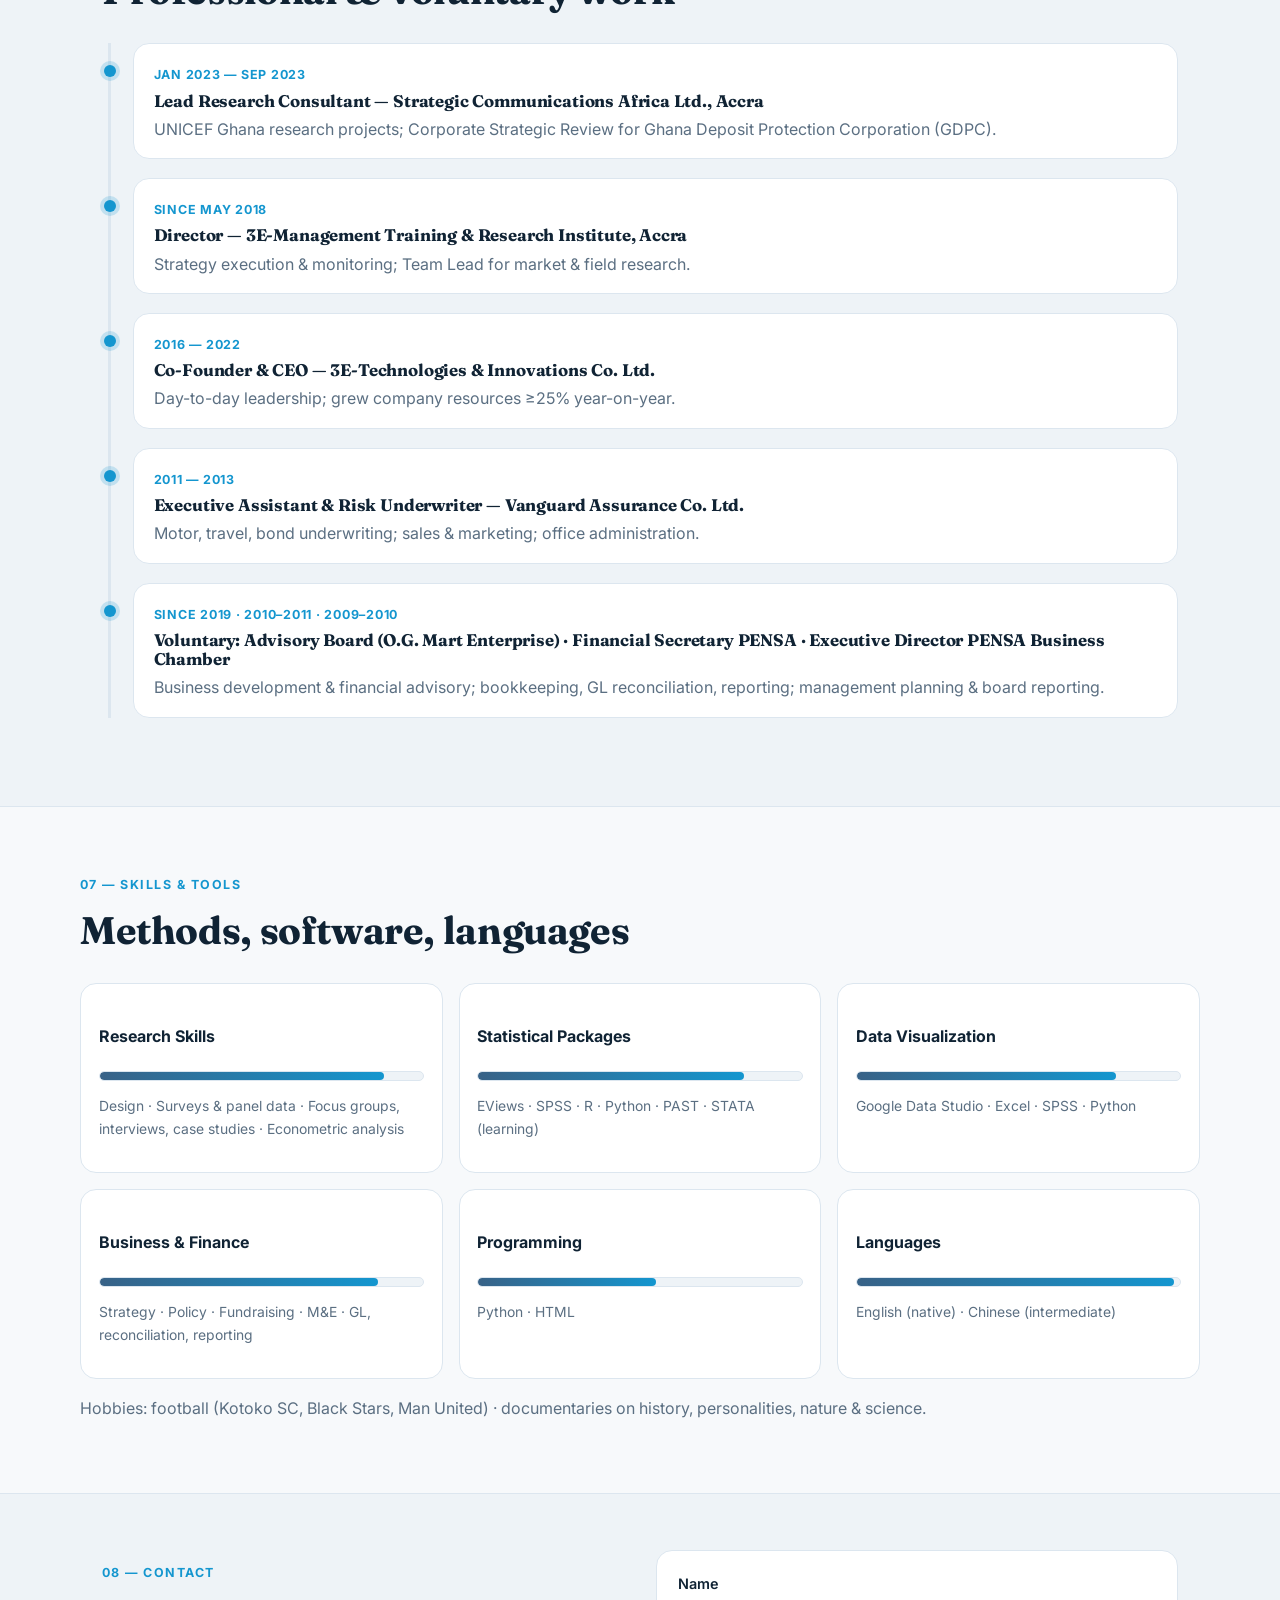
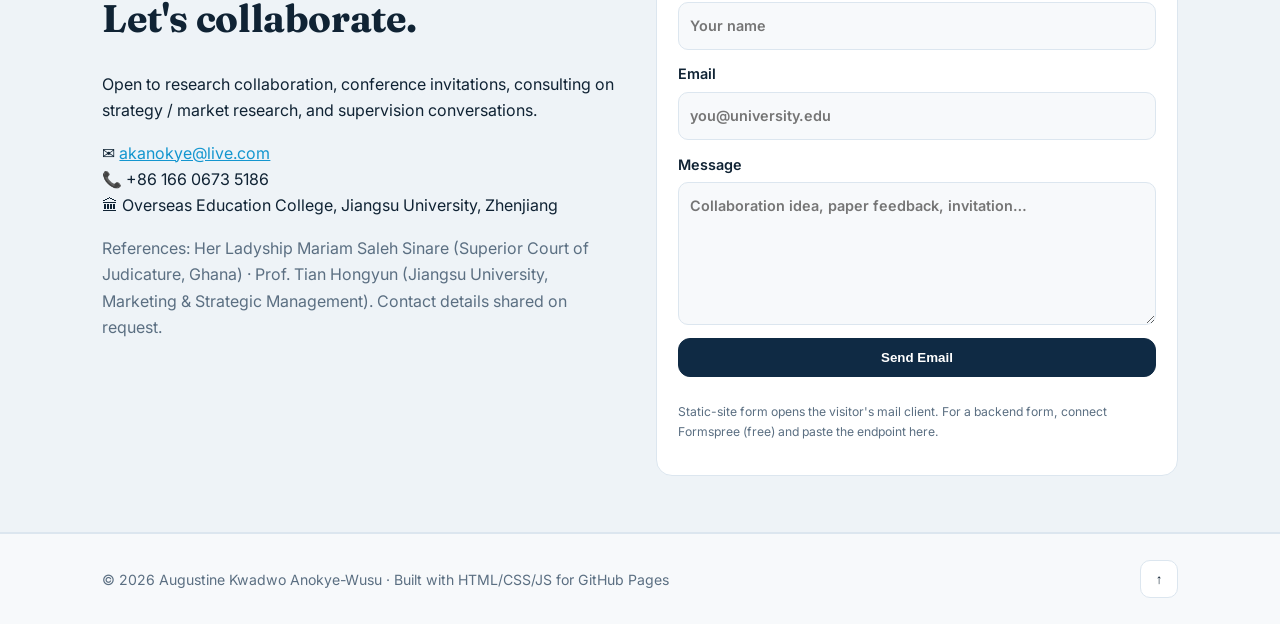
==== commit d801d261: "Wire 6 publication URLs (UG repository + ResearchGate), update README" ====
--- a/index.html
+++ b/index.html
@@ -160,7 +160,7 @@
       <div class="container">
         <p class="kicker reveal">04 — Publications</p>
         <h2 class="reveal">Thesis &amp; research publications</h2>
-        <p class="muted reveal">Your CV lists “Access Here” links — paste the real URLs and I'll wire each card. Cards below include verified external references on the same topics.</p>
+        <p class="muted reveal">Full texts linked below via the university repository and ResearchGate. Related open literature is listed under each topic.</p>
         <div class="filters reveal">
           <button class="filter-btn active" data-filter="all">All</button>
           <button class="filter-btn" data-filter="thesis">Thesis</button>
@@ -172,37 +172,37 @@
             <span class="pub-tag">M.Phil. Thesis</span>
             <h3>Stock Market Development and Economic Growth in Ghana: A Granger Causality Analysis</h3>
             <p>Tests causality between market development proxies (capitalization, turnover, traded value) and GDP growth.</p>
-            <div class="pub-links"><a href="#" class="btn btn-sm">Access Here (add link)</a><a href="https://doi.org/10.1080/13504851.2013.844315" target="_blank" rel="noopener">Related: Owusu &amp; Odhiambo (2014) →</a></div>
+            <div class="pub-links"><a href="http://197.255.68.203/handle/123456789/21995" target="_blank" rel="noopener" class="btn btn-sm">Access Here →</a><a href="https://doi.org/10.1080/13504851.2013.844315" target="_blank" rel="noopener">Related: Owusu &amp; Odhiambo (2014) →</a></div>
           </article>
           <article class="pub reveal" data-cat="finance">
             <span class="pub-tag">Research Publication</span>
             <h3>Does FDI Shape the Distribution of Ghana's Export Basket?</h3>
             <p>Whether foreign direct investment diversifies or concentrates export composition.</p>
-            <div class="pub-links"><a href="#" class="btn btn-sm">Access Here (add link)</a></div>
+            <div class="pub-links"><a href="https://www.researchgate.net/publication/358461974_DOES_FDI_SHAPE_THE_DISTRIBUTION_OF_GHANA%27S_EXPORT_BASKET" target="_blank" rel="noopener" class="btn btn-sm">Access Here →</a></div>
           </article>
           <article class="pub reveal" data-cat="strategy">
             <span class="pub-tag">Research Publication</span>
             <h3>Post-Merger Conflicts: Perspectives from AirtelTigo Ghana Limited</h3>
             <p>Qualitative case study of integration conflict, culture clash and stakeholder alignment after merger.</p>
-            <div class="pub-links"><a href="#" class="btn btn-sm">Access Here (add link)</a></div>
+            <div class="pub-links"><a href="https://www.researchgate.net/publication/356718440_Post-Merger_Conflicts_Perspectives_from_AirtelTigo_Ghana_Limited" target="_blank" rel="noopener" class="btn btn-sm">Access Here →</a></div>
           </article>
           <article class="pub reveal" data-cat="strategy">
             <span class="pub-tag">Research Publication</span>
             <h3>Supply Chain Management Practices in Ghana's Restaurant and Food Delivery Service Industry</h3>
             <p>Inventory, logistics and last-mile practices in a fast-growing urban food-delivery market.</p>
-            <div class="pub-links"><a href="#" class="btn btn-sm">Access Here (add link)</a></div>
+            <div class="pub-links"><a href="https://www.researchgate.net/publication/356683039_Supply_Chain_Management_Practices_in_Ghana%27s_Restaurant_and_Food_Delivery_Service_Industry" target="_blank" rel="noopener" class="btn btn-sm">Access Here →</a></div>
           </article>
           <article class="pub reveal" data-cat="finance">
             <span class="pub-tag">Research Publication</span>
             <h3>Microfinance Institutions and Financial Inclusion in Emerging Economies</h3>
             <p>Role of MFIs in extending access, and limits around over-indebtedness and supervision.</p>
-            <div class="pub-links"><a href="#" class="btn btn-sm">Access Here (add link)</a></div>
+            <div class="pub-links"><a href="https://www.researchgate.net/publication/356717969_MICROFINANCE_INSTITUTIONS_AND_FINANCIAL_INCLUSION_IN_EMERGING_ECONOMIES" target="_blank" rel="noopener" class="btn btn-sm">Access Here →</a></div>
           </article>
           <article class="pub reveal" data-cat="finance">
             <span class="pub-tag">Research Publication</span>
             <h3>Competition and Non-Performing Loans: Evidence from the Ghanaian Banking Industry</h3>
             <p>Competition–fragility vs. competition–stability debate tested on Ghanaian bank panel data.</p>
-            <div class="pub-links"><a href="#" class="btn btn-sm">Access Here (add link)</a><a href="https://www.banque-france.fr/system/files/2023-05/wp664_0.pdf" target="_blank" rel="noopener">Related: Banque de France WP 664 (SSA, U-shape) →</a></div>
+            <div class="pub-links"><a href="https://www.researchgate.net/publication/338801748_COMPETITION_AND_NON-PERFORMING_LOANS_EVIDENCE_FROM_THE_GHANAIAN_BANKING_INDUSTRY" target="_blank" rel="noopener" class="btn btn-sm">Access Here →</a><a href="https://www.banque-france.fr/system/files/2023-05/wp664_0.pdf" target="_blank" rel="noopener">Related: Banque de France WP 664 (SSA, U-shape) →</a></div>
           </article>
         </div>
 
